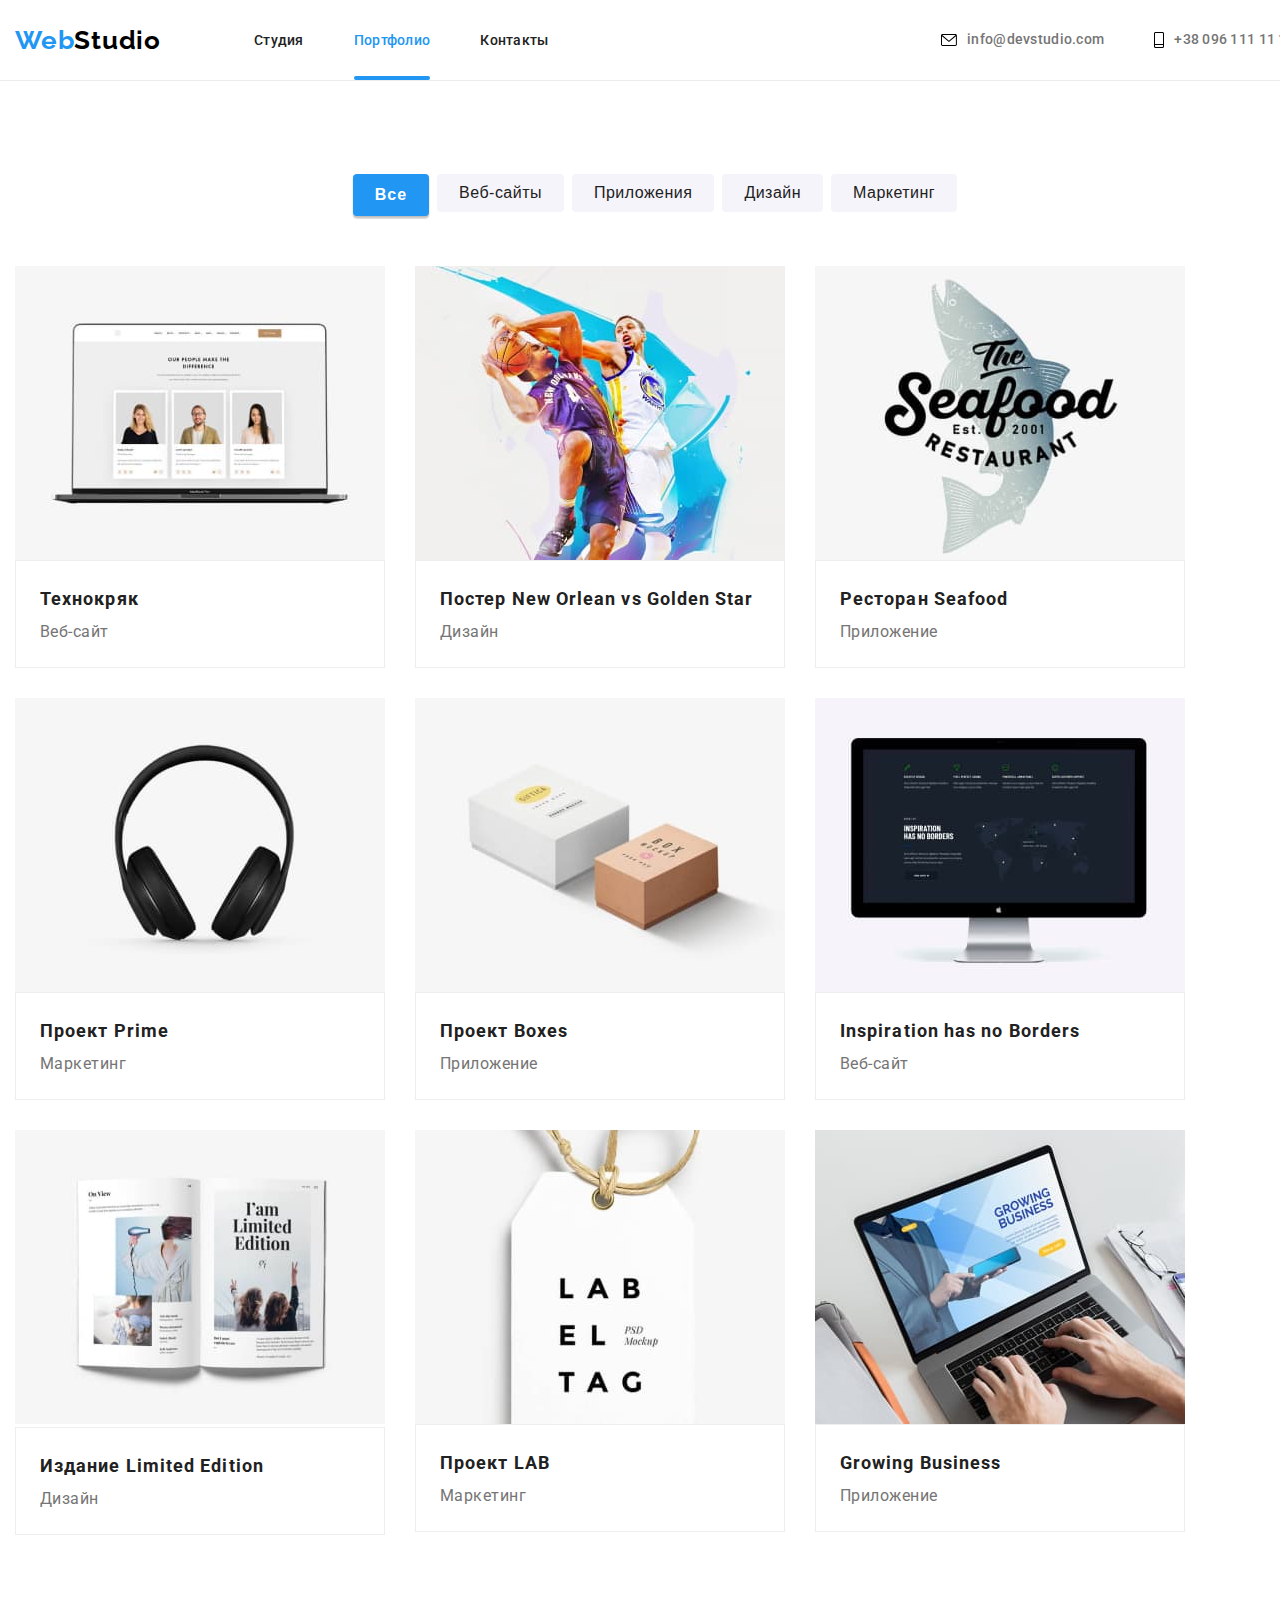
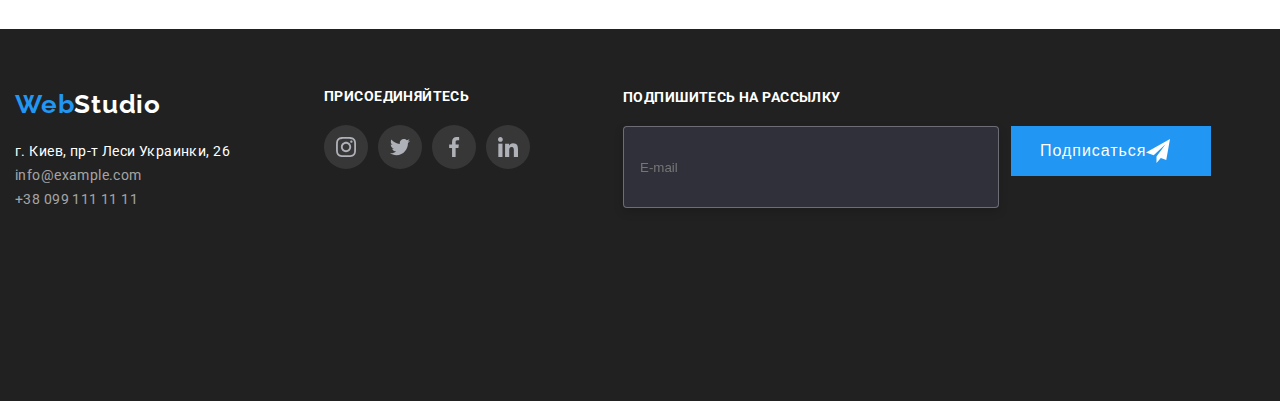
==== portfolio.html @ 33c7b898 "Mobil section-two" ====
<!DOCTYPE html>
<html lang="ru">
  <head>
    <meta charset="UTF-8" />
    <meta http-equiv="X-UA-Compatible" content="IE=edge" />
    <meta name="viewport" content="width=device-width, initial-scale=1.0" />
    <title>Portfolio</title>
    <link
      rel="stylesheet"
      href="https://cdnjs.cloudflare.com/ajax/libs/modern-normalize/1.1.0/modern-normalize.min.css"
      integrity="sha512-wpPYUAdjBVSE4KJnH1VR1HeZfpl1ub8YT/NKx4PuQ5NmX2tKuGu6U/JRp5y+Y8XG2tV+wKQpNHVUX03MfMFn9Q=="
      crossorigin="anonymous"
      referrerpolicy="no-referrer"
    />
    <link rel="preconnect" href="https://fonts.googleapis.com" />
    <link rel="preconnect" href="https://fonts.gstatic.com" crossorigin />
    <link
      href="https://fonts.googleapis.com/css2?family=Raleway:wght@700&family=Roboto:wght@400;500;700;900&display=swap"
      rel="stylesheet"
    />
    <link rel="stylesheet" href="./css/style.css" />
    <link rel="stylesheet" href="./css/main.css" />
  </head>
  <body>
    <header class="header">
      <div class="container">
        <a href="./index.html" class="header__logo">Web<span class="logo">Studio</span></a>
        <nav class="header-navigation">
          <ul class="header__list">
            <li class="header__item-pages">
              <a href="./index.html" class="header__link-pages">Студия</a>
            </li>
            <li class="header__item-pages">
              <a href="./portfolio.html" class="header__link-pages current">Портфолио</a>
            </li>
            <li class="header__item-pages">
              <a href="./index.html" class="header__link-pages">Контакты</a>
            </li>
          </ul>
        </nav>
        <div class="header-connect">
          <ul class="header__list">
            <li>
              <a href="mailto:info@devstudio.com" class="header__link">
                <svg class="header__icon" width="16" height="12">
                  <use href="./images/icons/symbol-defs.svg#icon-envelope"></use>
                </svg>
                info@devstudio.com
              </a>
            </li>
            <li>
              <a class="header__link" href="tel:+380961111111">
                <svg class="header__icon" width="10" height="16">
                  <use href="./images/icons/symbol-defs.svg#icon-Vector"></use>
                </svg>
                +38 096 111 11 11
              </a>
            </li>
          </ul>
        </div>
      </div>
    </header>
    <main>
      <section class="portfolio">
        <div class="container">
          <div class="portfolio__selection-btn">
            <h1 class="hidden-title">Кнопки управления портфолио></h1>
            <ul class="portfolio__btn">
              <li class="portfolio__btn-size">
                <button type="button" class="portfolio__btn-main">Все</button>
              </li>
              <li class="portfolio__btn-size">
                <button type="button" class="portfolio__btn-style">Веб-сайты</button>
              </li>
              <li class="portfolio__btn-size">
                <button type="button" class="portfolio__btn-style">Приложения</button>
              </li>
              <li class="portfolio__btn-size">
                <button type="button" class="portfolio__btn-style">Дизайн</button>
              </li>
              <li class="portfolio__btn-size">
                <button type="button" class="portfolio__btn-style">Маркетинг</button>
              </li>
            </ul>
          </div>

          <div class="portfolio__flex-container">
            <ul class="portfolio__list">
              <li class="portfolio__item">
                <div class="portfolio__flex-element">
                  <div class="portfolio__technokryak">
                    <img
                      class="portfolio__img-block"
                      src="./images/portfolio-1.jpg"
                      alt="технокряк"
                      width="370"
                      height="294"
                    />

                    <div class="portfolio__overley">
                      <p class="portfolio__overley-text">
                        Ресурс предлагает комплексные предложения с разным уровнем функционала и
                        сервисов. Все это позволит посетителю получить исчерпывающие сведения о
                        компании или частном лице.
                      </p>
                    </div>
                  </div>
                  <div class="portfolio__flex-item">
                    <h2 class="portfolio__text">Технокряк</h2>
                    <p class="portfolio__about">Веб-сайт</p>
                  </div>
                </div>
              </li>
              <li class="portfolio__item">
                <div class="portfolio__flex-element">
                  <div class="portfolio__technokryak">
                    <img
                      class="portfolio__img-block"
                      src="./images/portfolio-2.jpg"
                      alt="постер"
                      width="370"
                      height="294"
                    />
                    <div class="portfolio__overley">
                      <p class="portfolio__overley-text">
                        Ресурс предлагает комплексные предложения с разным уровнем функционала и
                        сервисов. Все это позволит посетителю получить исчерпывающие сведения о
                        компании или частном лице.
                      </p>
                    </div>
                  </div>
                  <div class="portfolio__flex-item">
                    <h2 class="portfolio__text">Постер New Orlean vs Golden Star</h2>
                    <p class="portfolio__about">Дизайн</p>
                  </div>
                </div>
              </li>
              <li class="portfolio__item">
                <div class="portfolio__flex-element">
                  <div class="portfolio__technokryak">
                    <img
                      class="portfolio__img-block"
                      src="./images/portfolio-3.jpg"
                      alt="ресторан"
                      width="370"
                      height="294"
                    />
                    <div class="portfolio__overley">
                      <p class="portfolio__overley-text">
                        Ресурс предлагает комплексные предложения с разным уровнем функционала и
                        сервисов. Все это позволит посетителю получить исчерпывающие сведения о
                        компании или частном лице.
                      </p>
                    </div>
                  </div>
                  <div class="portfolio__flex-item">
                    <h2 class="portfolio__text">Ресторан Seafood</h2>
                    <p class="portfolio__about">Приложение</p>
                  </div>
                </div>
              </li>
              <li class="portfolio__item">
                <div class="portfolio__flex-element">
                  <div class="portfolio__technokryak">
                    <img
                      class="portfolio__img-block"
                      src="./images/portfolio-4.jpg"
                      alt="прайм"
                      width="370"
                      height="294"
                    />
                    <div class="portfolio__overley">
                      <p class="portfolio__overley-text">
                        Ресурс предлагает комплексные предложения с разным уровнем функционала и
                        сервисов. Все это позволит посетителю получить исчерпывающие сведения о
                        компании или частном лице.
                      </p>
                    </div>
                  </div>
                  <div class="portfolio__flex-item">
                    <h2 class="portfolio__text">Проект Prime</h2>
                    <p class="portfolio__about">Маркетинг</p>
                  </div>
                </div>
              </li>
              <li class="portfolio__item">
                <div class="portfolio__flex-element">
                  <div class="portfolio__technokryak">
                    <img
                      class="portfolio__img-block"
                      src="./images/portfolio-5.jpg"
                      alt="боксес"
                      width="370"
                      height="294"
                    />
                    <div class="portfolio__overley">
                      <p class="portfolio__overley-text">
                        Ресурс предлагает комплексные предложения с разным уровнем функционала и
                        сервисов. Все это позволит посетителю получить исчерпывающие сведения о
                        компании или частном лице.
                      </p>
                    </div>
                  </div>

                  <div class="portfolio__flex-item">
                    <h2 class="portfolio__text">Проект Boxes</h2>
                    <p class="portfolio__about">Приложение</p>
                  </div>
                </div>
              </li>
              <li class="portfolio__item">
                <div class="portfolio__flex-element">
                  <div class="portfolio__technokryak">
                    <img
                      class="portfolio__img-block"
                      src="./images/portfolio-6.jpg"
                      alt="инспирейшн"
                      width="370"
                      height="294"
                    />

                    <div class="portfolio__overley">
                      <p class="portfolio__overley-text">
                        Ресурс предлагает комплексные предложения с разным уровнем функционала и
                        сервисов. Все это позволит посетителю получить исчерпывающие сведения о
                        компании или частном лице.
                      </p>
                    </div>
                  </div>
                  <div class="portfolio__flex-item">
                    <h2 class="portfolio__text">Inspiration has no Borders</h2>
                    <p class="portfolio__about">Веб-сайт</p>
                  </div>
                </div>
              </li>
              <li class="portfolio__item">
                <div class="portfolio__flex-element">
                  <div class="portfolio__technokryak">
                    <img
                      class="portfolio-img-block"
                      src="./images/portfolio-7.jpg"
                      alt="издание"
                      width="370"
                      height="294"
                    />
                    <div class="portfolio__overley">
                      <p class="portfolio__overley-text">
                        Ресурс предлагает комплексные предложения с разным уровнем функционала и
                        сервисов. Все это позволит посетителю получить исчерпывающие сведения о
                        компании или частном лице.
                      </p>
                    </div>
                  </div>
                  <div class="portfolio__flex-item">
                    <h2 class="portfolio__text">Издание Limited Edition</h2>
                    <p class="portfolio__about">Дизайн</p>
                  </div>
                </div>
              </li>
              <li class="portfolio__item">
                <div class="portfolio__flex-element">
                  <div class="portfolio__technokryak">
                    <img
                      class="portfolio__img-block"
                      src="./images/portfolio-8.jpg"
                      alt="лаб"
                      width="370"
                      height="294"
                    />
                    <div class="portfolio__overley">
                      <p class="portfolio__overley-text">
                        Ресурс предлагает комплексные предложения с разным уровнем функционала и
                        сервисов. Все это позволит посетителю получить исчерпывающие сведения о
                        компании или частном лице.
                      </p>
                    </div>
                  </div>
                  <div class="portfolio__flex-item">
                    <h2 class="portfolio__text">Проект LAB</h2>
                    <p class="portfolio__about">Маркетинг</p>
                  </div>
                </div>
              </li>
              <li class="portfolio__item">
                <div class="portfolio__flex-element">
                  <div class="portfolio__technokryak">
                    <img
                      class="portfolio__img-block"
                      src="./images/portfolio-9.jpg"
                      alt="бизнес"
                      width="370"
                      height="294"
                    />
                    <div class="portfolio__overley">
                      <p class="portfolio__overley-text">
                        Ресурс предлагает комплексные предложения с разным уровнем функционала и
                        сервисов. Все это позволит посетителю получить исчерпывающие сведения о
                        компании или частном лице.
                      </p>
                    </div>
                  </div>
                  <div class="portfolio__flex-item">
                    <h2 class="portfolio__text">Growing Business</h2>
                    <p class="portfolio__about">Приложение</p>
                  </div>
                </div>
              </li>
            </ul>
          </div>
        </div>
      </section>
    </main>
    <footer class="footer">
      <div class="container">
        <div class="footer__contacts">
          <div class="footer__item">
            <a href="" class="footer__logo-left">Web<span class="footer__logo">Studio</span></a>
          </div>
          <address>
            <ul class="footer__list">
              <li class="footer__adress-text">г. Киев, пр-т Леси Украинки, 26</li>
              <li>
                <a href="mailto:info@example.com" class="footer__adress-link">info@example.com</a>
              </li>
              <li><a href="tel:+380991111111" class="footer__adress-link">+38 099 111 11 11</a></li>
            </ul>
          </address>
        </div>
        <div class="footer__social">
          <p class="footer__social-join">Присоединяйтесь</p>
          <div class="footer__soc">
            <ul class="footer__soc-list">
              <li class="footer__soc-item">
                <a href="" class="footer__soc-link">
                  <svg class="footer__soc-icon" width="20" height="20">
                    <use href="./images/icons/symbol-defs.svg#icon-instagram"></use>
                  </svg>
                </a>
              </li>
              <li class="footer__soc-item">
                <a href="" class="footer__soc-link">
                  <svg class="footer__soc-icon" width="20" height="20">
                    <use href="./images/icons/symbol-defs.svg#icon-twitter"></use>
                  </svg>
                </a>
              </li>
              <li class="footer__soc-item">
                <a href="" class="footer__soc-link">
                  <svg class="footer__soc-icon" width="20" height="20">
                    <use href="./images/icons/symbol-defs.svg#icon-facebook"></use>
                  </svg>
                </a>
              </li>
              <li class="footer__soc-item">
                <a href="" class="footer__soc-link">
                  <svg class="footer__soc-icon" width="20" height="20">
                    <use href="./images/icons/symbol-defs.svg#icon-linkedin"></use>
                  </svg>
                </a>
              </li>
            </ul>
          </div>
        </div>
        <form class="footer__subscribe">
          <label class="footer__text" for="user-subscribe">Подпишитесь на рассылку</label>
          <div class="footer__sub-field">
            <input
              type="email"
              name="user-subscribe"
              id="user-subscribe"
              class="footer__input"
              placeholder="E-mail"
            />
            <button class="footer__btn" type="submit">
              Подписаться
              <svg class="footer__icon" width="24" height="24">
                <use href="./images/icons/symbol-defs.svg#icon-send"></use>
              </svg>
            </button>
          </div>
        </form>
      </div>
    </footer>
  </body>
</html>
---- css/style.css ----
/* .input-check:checked + .check-text::before {
  background-color: #2196f3;
  border: none;
  background-image: url(../images/icons/Vector.svg);
  background-repeat: no-repeat;
  background-position: center;
} */
---- css/main.css ----
:root {
  --main-color: #757575;
  --secondary-color: #212121;
  --logo-color-one: #000000;
  --logo-color-two: #ffffff;
  --logo-color-left: #2196f3;
  --hero-color: #2f303a;
  --btn-hover-color: #188ce8;
  --address-text-color: rgba(255, 255, 255, 0.6);
  --section-team-color: #f5f4fa;
  --color-icon: #afb1b8;
  --color-placeholder: rgba(117, 117, 117, 0.5);
  --main-transition-time: 250ms;
  --cubic: cubic-bezier(0.4, 0, 0.2, 1);
}

.hidden-title {
  width: 1px;
  height: 1px;
  overflow: hidden;
  opacity: 0;
  margin: -1px;
}

a {
  text-decoration: none;
}

ul {
  list-style: none;
}

.list {
  padding: 0;
  margin: 0;
}

button {
  cursor: pointer;
  border: none;
}

body {
  font-family: 'Roboto', sans-serif;
  font-weight: 400;
  font-style: normal;
  font-size: 14px;
  margin: 0;
  color: var(--main-color);
}

p,
h1,
h2,
h3,
h4,
h5,
h6 {
  margin: 0;
}

ul,
ol {
  padding-left: 0;
  margin: 0;
}

.container {
  width: 100%;
  padding-left: 15px;
  padding-right: 15px;
  margin: 0 auto;
}

.header {
  color: var(--secondary-color);
  border-bottom: 1px solid #ececec;
}

.header .container {
  display: flex;
  align-items: center;
}

.header__list {
  display: flex;
}

.header__list :not(:last-child) {
  margin-right: 50px;
}

.header-connect {
  margin-left: auto;
}

.header__item {
  font-weight: 500;
  line-height: 1.14;
  letter-spacing: 0.02em;
  color: var(--main-color);
}

.header__item__item {
  display: inline-flex;
  align-items: center;
}

.header__link-pages {
  position: relative;
  font-weight: 500;
  line-height: 1.14;
  letter-spacing: 0.02em;
  padding: 32px 0;
  color: var(--secondary-color);
  transition: color var(--main-transition-time) var(--cubic);
}

.header__link-pages:hover {
  color: var(--logo-color-left);
}

.header__link-pages.current::after {
  content: '';
  position: absolute;
  left: 0;
  bottom: 0;
  display: block;
  width: 100%;
  height: 4px;
  background-color: var(--logo-color-left);
  border-radius: 2px;
}

.header__link {
  font-weight: 500;
  line-height: 1.14;
  letter-spacing: 0.02em;
  padding: 32px 0;
  display: flex;
  align-items: center;
  color: var(--main-color);
  transition: color var(--main-transition-time) var(--cubic);
}

.header__link:hover {
  color: var(--logo-color-left);
}

.header__link:hover .header__icon {
  fill: var(--logo-color-left);
}

.header__icon {
  margin-right: 10px;
  transition: fill var(--main-transition-time) var(--cubic);
}

.header__logo {
  font-family: 'Raleway', sans-serif;
  font-weight: 700;
  font-size: 26px;
  line-height: 1.19;
  letter-spacing: 0.03em;
  margin-right: 93px;
  color: var(--logo-color-left);
}

.current {
  color: var(--logo-color-left);
}

.logo {
  font-family: 'Raleway', sans-serif;
  font-weight: 700;
  font-size: 26px;
  line-height: 1.19;
  letter-spacing: 0.03em;
  color: var(--logo-color-one);
}

.section {
  margin: 0;
  padding-top: 94px;
  padding-bottom: 94px;
}

.hero {
  max-width: 1600px;
  height: 600px;
  margin-left: auto;
  margin-right: auto;
  padding-top: 200px;
  padding-bottom: 200px;
  border-color: var(--main-color);
  background-image: linear-gradient(rgba(47, 48, 58, 0.4), rgba(47, 48, 58, 0.4)), url(../images/hero-img.jpg);
}

.hero__title {
  font-weight: 900;
  font-size: 44px;
  line-height: 1.36;
  text-align: center;
  letter-spacing: 0.06em;
  text-transform: uppercase;
  margin-top: 0;
  padding-bottom: 30px;
  max-width: 650px;
  margin: 0 auto;
  color: var(--logo-color-two);
}

.hero__btn {
  font-weight: 700;
  font-size: 16px;
  line-height: 1.88;
  display: flex;
  align-items: center;
  text-align: center;
  letter-spacing: 0.06em;
  margin: 0 auto;
  padding-top: 10px;
  padding-bottom: 10px;
  padding-left: 32px;
  padding-right: 32px;
  box-shadow: 0px 4px 4px rgba(0, 0, 0, 0.15);
  border-radius: 4px;
  background-color: var(--logo-color-left);
  color: var(--logo-color-two);
  transition: background-color var(--main-transition-time) var(--cubic);
}

.hero__btn:hover {
  background-color: var(--btn-hover-color);
}

.modal {
  position: absolute;
  left: 50%;
  top: 50%;
  transform: translate(-50%, -50%);
  width: 528px;
  height: 581px;
  padding: 40px;
  background: var(--logo-color-two);
  box-shadow: 0px 1px 3px rgba(0, 0, 0, 0.12), 0px 1px 1px rgba(0, 0, 0, 0.14), 0px 2px 1px rgba(0, 0, 0, 0.2);
  border-radius: 4px;
}

.modal__close-btn {
  position: absolute;
  display: flex;
  justify-content: center;
  align-items: center;
  top: 8px;
  right: 8px;
  width: 30px;
  height: 30px;
  background-color: var(--logo-color-two);
  border-radius: 50%;
  border: 1px solid rgba(0, 0, 0, 0.1);
}

.modal__close-btn:hover .modal__close-icon {
  fill: var(--logo-color-left);
}

.modal__title {
  font-weight: 700;
  font-size: 20px;
  line-height: 1.15;
  text-align: center;
  letter-spacing: 0.03em;
  margin-bottom: 12px;
  color: var(--secondary-color);
}

.modal__field {
  margin-bottom: 10px;
}

.modal__input {
  width: 100%;
  height: 40px;
  margin-top: 4px;
  padding-left: 41px;
  border: 1px solid rgba(33, 33, 33, 0.2);
  border-radius: 4px;
  outline: none;
  cursor: pointer;
  transition: border-color var(--main-transition-time) var(--cubic);
}

.modal__input:focus {
  border: 1px solid var(--logo-color-left);
}

.modal__input:focus + .modal__input-icon {
  fill: var(--logo-color-left);
}

.modal__label {
  font-size: 12px;
  line-height: 1.16;
  letter-spacing: 0.01em;
  color: var(--main-color);
}

.modal__comment {
  display: flex;
  flex-direction: column;
  font-size: 12px;
  line-height: 1.16;
  letter-spacing: 0.01em;
  color: var(--main-color);
}

.modal__comment-text {
  resize: none;
  width: 100%;
  height: 120px;
  margin-top: 4px;
  padding: 12px 16px 12px 16px;
  border: 1px solid rgba(33, 33, 33, 0.2);
  border-radius: 4px;
  outline: none;
  transition: border-color var(--main-transition-time) var(--cubic);
}

.modal__comment-text:focus {
  border-color: var(--logo-color-left);
}

.modal__comment-text:placeholder {
  font-size: 12px;
  line-height: 1.16;
  letter-spacing: 0.01em;
  color: var(--color-placeholder);
}

.modal__btn {
  font-weight: 700;
  font-size: 16px;
  line-height: 1.88;
  display: flex;
  align-items: center;
  text-align: center;
  letter-spacing: 0.06em;
  margin-left: auto;
  margin-right: auto;
  padding: 10px 55px;
  color: var(--logo-color-two);
  background: var(--logo-color-left);
  box-shadow: 0px 4px 4px rgba(0, 0, 0, 0.15);
  border-radius: 4px;
  transition: background-color var(--main-transition-time) var(--cubic);
}

.modal__btn:hover, .modal__btn:focus {
  background-color: var(--btn-hover-color);
}

.modal__input-wrap {
  position: relative;
}

.modal__field-check {
  display: flex;
  align-items: center;
  justify-content: center;
  margin-top: 20px;
  margin-bottom: 30px;
}

.modal__input-icon {
  position: absolute;
  top: 50%;
  left: 10px;
  transform: translateY(-50%);
  transition: fill var(--main-transition-time) var(--cubic);
}

.modal__check-text {
  display: flex;
  align-items: center;
  text-align: center;
  line-height: 1.71;
  letter-spacing: 0.03em;
  color: var(--main-color);
}

.modal__check-text span {
  width: 16px;
  height: 15px;
  border: 2px solid var(--secondary-color);
  border-radius: 2px;
  margin-right: 8px;
  display: flex;
  align-items: center;
  justify-content: center;
}

.modal__input-check:checked + .modal__check-text span {
  background-color: #2196f3;
  border: none;
}

.modal__check-icon {
  fill: transparent;
}

/* .check-text::before {
  content: '';
  width: 16px;
  height: 15px;
  border: 2px solid var(--secondary-color);
  border-radius: 2px;
  margin-right: 8px;
} */
.modal__check-link {
  color: var(--logo-color-left);
  text-decoration: underline;
}

.modal__input-check:checked + .modal__check-text .modal__check-icon {
  fill: var(--logo-color-two);
}

.backdrop {
  position: fixed;
  top: 0;
  left: 0;
  width: 100%;
  height: 100%;
  background: rgba(0, 0, 0, 0.2);
}

.backdrop.is-hidden {
  opacity: 0;
  pointer-events: none;
}

.section--two {
  padding-bottom: 0;
}

.section__item:not(:last-child) {
  margin-bottom: 30px;
}

.section__pictures {
  width: 100%;
  height: 120px;
  padding: 25px 192px 25px 192px;
  align-items: center;
  margin-bottom: 30px;
  background-color: var(--section-team-color);
  border-radius: 4px;
}

.section__title {
  font-weight: 700;
  list-style-type: none;
  font-size: 14px;
  line-height: 1.14;
  letter-spacing: 0.03em;
  text-transform: uppercase;
  color: var(--secondary-color);
}

.section__text {
  font-weight: 400;
  line-height: 1.71;
  letter-spacing: 0.03em;
  margin-top: 10px;
  margin-right: 0;
  justify-content: space-between;
  color: var(--main-color);
}

.section-three {
  display: block;
  font-weight: 700;
  font-size: 36px;
  line-height: 1.17;
  text-align: center;
  letter-spacing: 0.03em;
  color: var(--secondary-color);
}

.section-three__img {
  position: relative;
  line-height: 0;
}

.section-three__img:not(:last-child) {
  margin-right: 30px;
}

.section-three__list {
  display: flex;
}

.section__title-about {
  font-weight: 700;
  font-size: 36px;
  line-height: 1.17;
  text-align: center;
  letter-spacing: 0.03em;
  margin-bottom: 50px;
  color: var(--secondary-color);
}

.section__img-text {
  font-weight: 700;
  font-size: 14px;
  line-height: 1.14;
  text-align: center;
  letter-spacing: 0.03em;
  text-transform: uppercase;
  color: var(--logo-color-two);
}

.section-description {
  position: absolute;
  display: flex;
  justify-content: center;
  align-items: center;
  left: 0;
  bottom: 0;
  width: 100%;
  height: 70px;
  background: rgba(47, 48, 58, 0.8);
}

.section-four {
  font-weight: 700;
  font-size: 36px;
  line-height: 1.17;
  text-align: center;
  letter-spacing: 0.03em;
  margin-top: 0;
  background-color: var(--section-team-color);
}

.section-four__list {
  margin-bottom: -30px;
}

.section-four__img {
  margin-bottom: 30px;
  box-shadow: 0px 1px 3px rgba(0, 0, 0, 0.12), 0px 1px 1px rgba(0, 0, 0, 0.14), 0px 2px 1px rgba(0, 0, 0, 0.2);
  border-radius: 0px 0px 4px 4px;
  background-color: var(--logo-color-two);
}

.section-four__img-block {
  display: block;
  max-width: 100%;
  height: auto;
}

.section-four__soc-list {
  display: flex;
  justify-content: center;
}

.section-four__soc-link {
  width: 44px;
  height: 44px;
  border-radius: 50%;
  display: block;
  background-color: rgba(255, 255, 255, 0.1);
  transition: background-color var(--main-transition-time) var(--cubic), fill var(--main-transition-time) var(--cubic);
}

.section-four__soc-link:hover {
  background-color: var(--logo-color-left);
}

.section-four__soc-link:hover .section__soc-icon {
  fill: var(--logo-color-two);
}

.section-four__soc-item + .section-four__soc-item {
  margin-left: 10px;
}

.section__soc-icon {
  fill: var(--color-icon);
}

.section-four__title {
  font-weight: 700;
  font-size: 36px;
  line-height: 1.17;
  text-align: center;
  letter-spacing: 0.03em;
  margin-bottom: 50px;
  padding: 0;
  color: var(--secondary-color);
}

.section-four__list {
  background-color: var(--section-team-color);
}

.section-four__name {
  font-weight: 500;
  font-size: 16px;
  line-height: 1.19;
  text-align: center;
  letter-spacing: 0.03em;
  margin-bottom: 10px;
  color: var(--secondary-color);
}

.section-four__text {
  font-weight: 400;
  font-size: 16px;
  line-height: 1.19;
  text-align: center;
  letter-spacing: 0.03em;
  margin-bottom: 16px;
  color: var(--main-color);
}

.section-four__sign {
  padding-top: 30px;
  padding-bottom: 30px;
}

.section-clients__list {
  display: flex;
}

.section-clients__item {
  width: 170px;
  height: 92px;
  border: 1px solid #afb1b8;
  box-sizing: border-box;
  border-radius: 4px;
  display: flex;
  justify-content: center;
  align-items: center;
  fill: var(--color-icon);
  cursor: pointer;
  transition: fill var(--main-transition-time) var(--cubic), border-color var(--main-transition-time) var(--cubic);
}

.section-clients__item:not(:last-child) {
  margin-right: 30px;
}

.section-clients__item:hover {
  border-color: var(--logo-color-left);
  fill: var(--logo-color-left);
}

.section-clients__title {
  font-weight: 700;
  font-size: 36px;
  line-height: 1.17;
  text-align: center;
  letter-spacing: 0.03em;
  margin-bottom: 50px;
  padding: 0;
  color: var(--secondary-color);
}

.footer {
  max-width: 1600px;
  height: 252px;
  margin-left: auto;
  margin-right: auto;
  padding-top: 60px;
  padding-bottom: 60px;
  background: var(--secondary-color);
}

.footer .container {
  display: flex;
}

.footer__logo {
  font-family: 'Raleway';
  font-style: normal;
  font-weight: 700;
  font-size: 26px;
  line-height: 1.19;
  letter-spacing: 0.03em;
  color: var(--logo-color-two);
}

.footer__adress-text {
  font-style: normal;
  line-height: 1.71;
  letter-spacing: 0.03em;
  color: var(--logo-color-two);
}

.footer__adress-link {
  font-style: normal;
  line-height: 1.71;
  letter-spacing: 0.03em;
  color: var(--address-text-color);
}

.footer__item {
  margin-bottom: 20px;
}

.footer__social {
  margin-left: 70px;
}

.footer__social-join {
  font-weight: 700;
  line-height: 1.14;
  letter-spacing: 0.03em;
  text-transform: uppercase;
  margin-bottom: 20px;
  color: var(--logo-color-two);
}

.footer__subscribe {
  margin-left: 93px;
}

.footer__sub-field {
  display: flex;
  margin-top: 20px;
}

.footer__text {
  font-weight: 700;
  line-height: 1.14;
  letter-spacing: 0.03em;
  text-transform: uppercase;
  color: var(--logo-color-two);
}

.footer__input {
  width: 358px;
  height: 50px;
  margin-right: 12px;
  padding: 15px 0px 15px 16px;
  background-color: var(--hero-color);
  color: var(--logo-color-two);
  border: 1px solid rgba(255, 255, 255, 0.3);
  filter: drop-shadow(0px 4px 4px rgba(0, 0, 0, 0.15));
  border-radius: 4px;
}

.footer__icon {
  fill: var(--logo-color-two);
}

.footer__btn {
  display: flex;
  width: 200px;
  height: 50px;
  align-items: center;
  text-align: center;
  font-size: 16px;
  line-height: 1.88;
  letter-spacing: 0.06em;
  padding-top: 10px;
  padding-bottom: 10px;
  padding-left: 29px;
  padding-right: 13px;
  background-color: var(--logo-color-left);
  color: var(--logo-color-two);
}

.footer__soc-list {
  display: flex;
  justify-content: center;
}

.footer__soc-link {
  width: 44px;
  height: 44px;
  border-radius: 50%;
  display: block;
  background-color: rgba(255, 255, 255, 0.1);
  transition: background-color var(--main-transition-time) var(--cubic), fill var(--main-transition-time) var(--cubic);
}

.footer__soc-link:hover {
  background-color: var(--logo-color-left);
}

.footer__soc-link:hover .footer__soc-icon {
  fill: var(--logo-color-two);
}

.footer__soc-item + .footer__soc-item {
  margin-left: 10px;
}

.footer__soc-icon {
  fill: var(--color-icon);
}

.footer__soc-link {
  display: flex;
  justify-content: center;
  align-items: center;
}

.footer__logo-left {
  font-family: 'Raleway', sans-serif;
  font-weight: 700;
  font-size: 26px;
  line-height: 1.19;
  letter-spacing: 0.03em;
  margin-right: 93px;
  color: var(--logo-color-left);
}

.portfolio {
  padding-top: 94px;
  padding-bottom: 94px;
}

.portfolio__btn-main {
  font-weight: 700;
  font-size: 16px;
  line-height: 1.88;
  display: flex;
  align-items: center;
  text-align: center;
  letter-spacing: 0.06em;
  margin: 0 auto;
  padding-left: 22px;
  padding-right: 22px;
  padding-top: 6px;
  padding-bottom: 6px;
  box-shadow: 0px 3px 1px rgba(0, 0, 0, 0.1), 0px 1px 2px rgba(0, 0, 0, 0.08), 0px 2px 2px rgba(0, 0, 0, 0.12);
  border-radius: 4px;
  background-color: var(--logo-color-left);
  color: var(--logo-color-two);
  transition: background-color var(--main-transition-time) var(--cubic);
}

.portfolio__btn-main:hover {
  background-color: var(--btn-hover-color);
}

.portfolio__selection-btn {
  margin-bottom: 50px;
}

.portfolio__list {
  display: flex;
  flex-wrap: wrap;
  margin-left: -30px;
  margin-top: 0;
}

.portfolio__item {
  display: flex;
}

.portfolio__item:nth-child(3n) {
  margin-right: 0;
}

.portfolio__item:nth-child(-n + 6) {
  margin-bottom: 30px;
}

.portfolio__flex-element {
  width: 370px;
  flex-basis: calc((100% - 90px) / 3);
  margin-left: 30px;
  transition: box-shadow var(--main-transition-time) var(--cubic);
}

.portfolio__flex-element:hover {
  box-shadow: 0px 1px 1px rgba(0, 0, 0, 0.12), 0px 4px 4px rgba(0, 0, 0, 0.06), 1px 4px 6px rgba(0, 0, 0, 0.16);
}

.portfolio__flex-element:hover .portfolio__overley {
  transform: translateY(0);
  opacity: 1;
}

.portfolio__flex-item {
  padding-left: 24px;
  padding-right: 24px;
  padding-top: 20px;
  padding-bottom: 20px;
  border: 1px solid #eeeeee;
}

.portfolio__btn {
  display: flex;
  justify-content: center;
  list-style-type: none;
}

.portfolio__btn-size:not(:last-child) {
  margin-right: 8px;
}

.portfolio__btn-size :not(:last-child) {
  margin-right: 8px;
}

.portfolio__btn-style {
  font-weight: 500;
  font-size: 16px;
  line-height: 1.62;
  text-align: center;
  letter-spacing: 0.03em;
  padding-top: 6px;
  padding-bottom: 6px;
  padding-left: 22px;
  padding-right: 22px;
  background: var(--section-team-color);
  border-radius: 4px;
  color: var(--secondary-color);
  transition: background-color var(--main-transition-time) var(--cubic), color var(--main-transition-time) var(--cubic);
}

.portfolio__btn-style:hover {
  background-color: var(--logo-color-left);
  color: var(--logo-color-two);
}

.portfolio__text {
  font-weight: 700;
  font-size: 18px;
  line-height: 2;
  letter-spacing: 0.06em;
  color: var(--secondary-color);
}

.portfolio__about {
  font-size: 16px;
  line-height: 1.88;
  letter-spacing: 0.03em;
  color: var(--main-color);
}

.portfolio__img-block {
  display: block;
}

.portfolio__technokryak {
  position: relative;
  overflow: hidden;
}

.portfolio__overley {
  position: absolute;
  top: 0;
  left: 0;
  width: 100%;
  height: 100%;
  background-color: rgba(33, 150, 243, 0.9);
  transform: translateY(100%);
  transition: transform var(--main-transition-time) var(--cubic);
}

.portfolio__overley-text {
  font-size: 18px;
  line-height: 1.56;
  letter-spacing: 0.03em;
  width: 322px;
  height: 168px;
  margin: 63px 24px 63px 24px;
  color: var(--logo-color-two);
}
/*# sourceMappingURL=main.css.map */
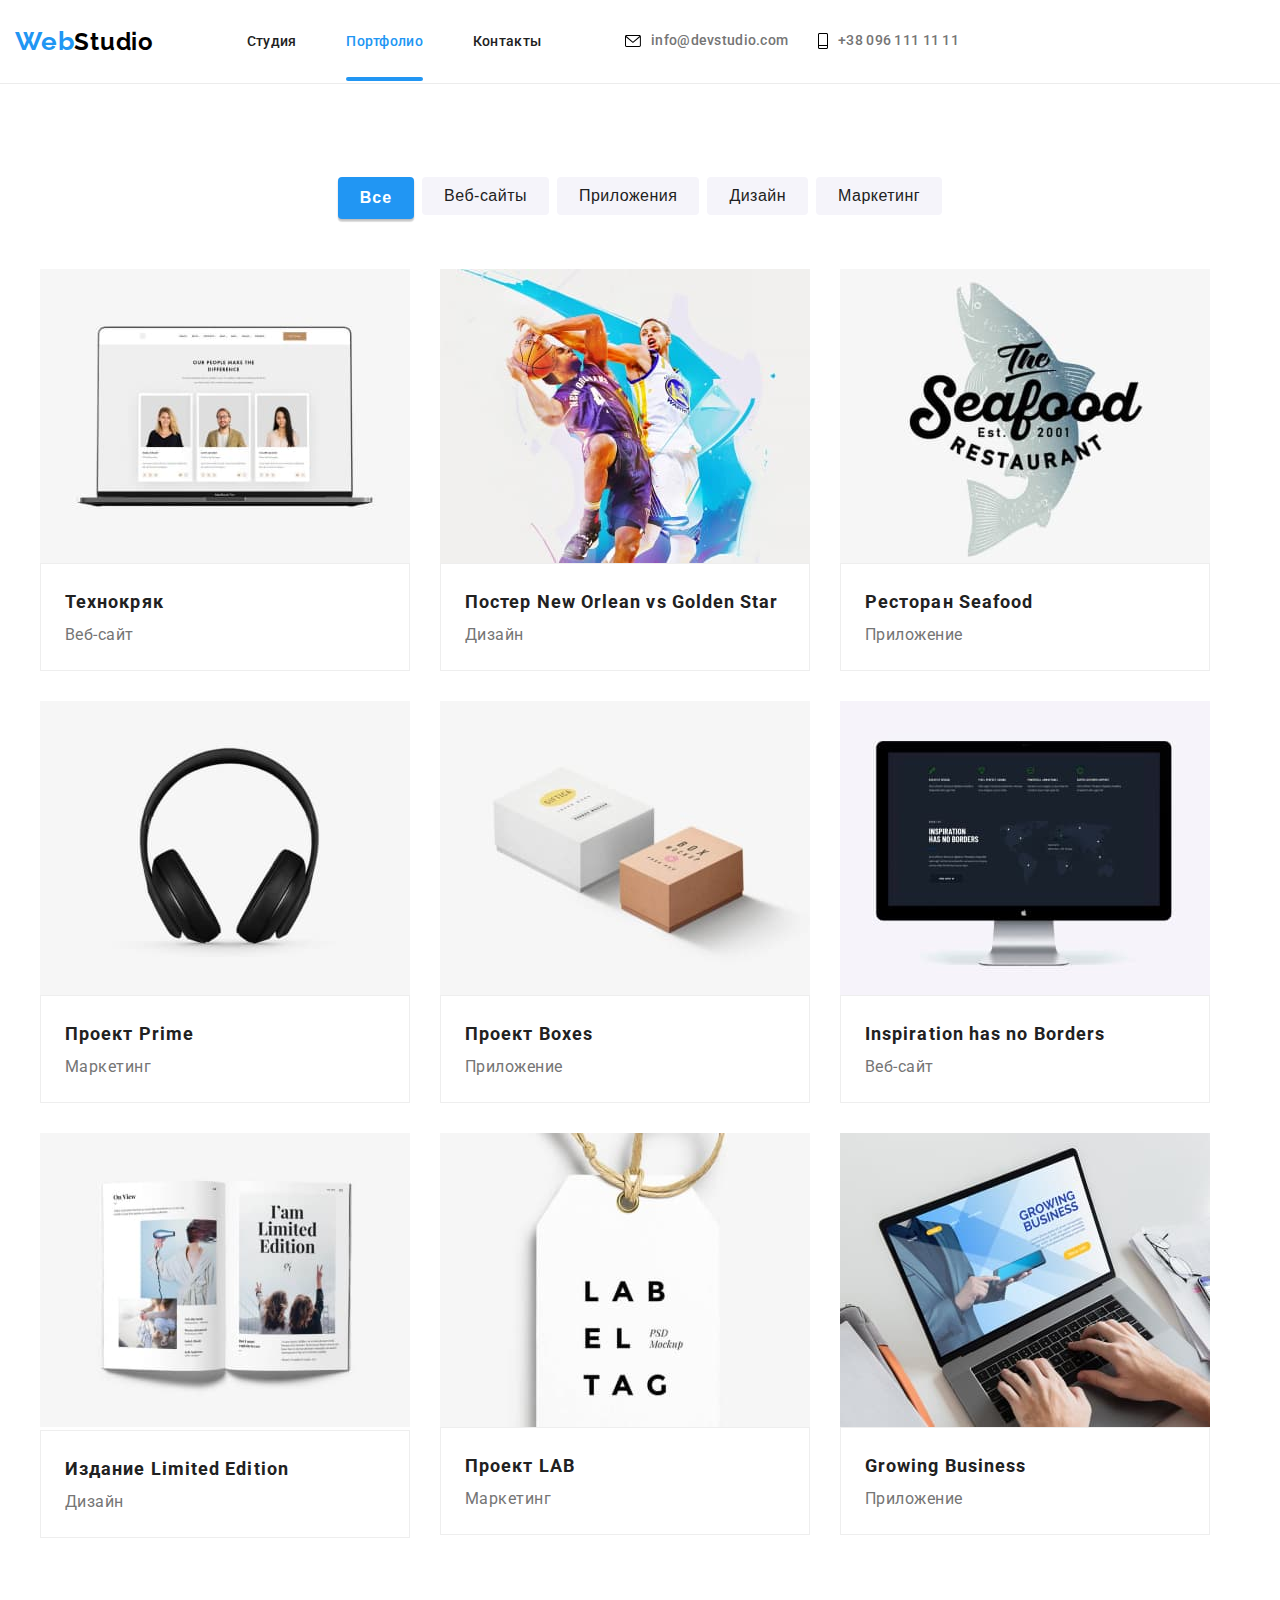
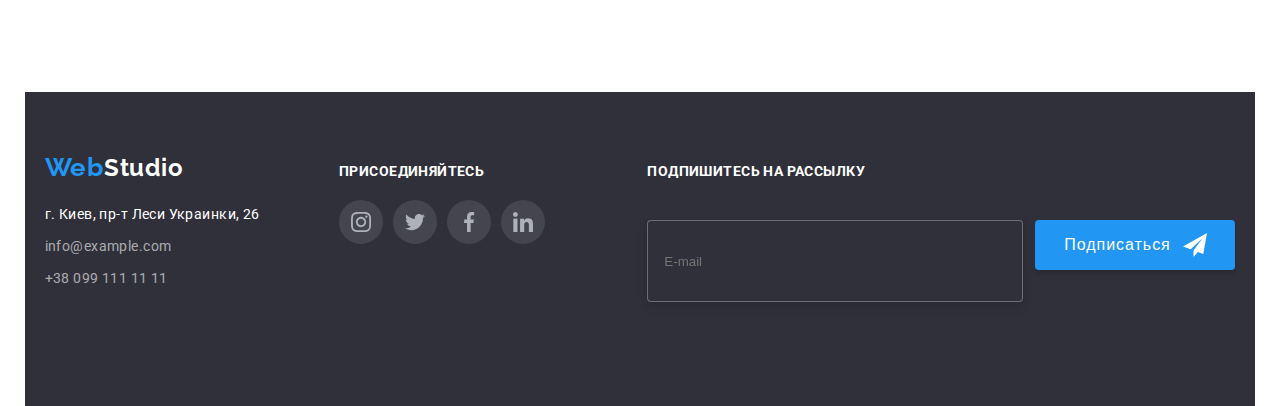
==== commit cea8aac2: "header and footer from portfolio adapted" ====
--- a/portfolio.html
+++ b/portfolio.html
@@ -25,7 +25,12 @@
     <header class="header">
       <div class="container">
         <a href="./index.html" class="header__logo">Web<span class="logo">Studio</span></a>
-        <nav class="header-navigation">
+        <button class="menu-open-btn" type="button" menu-open-btn>
+          <svg class="header__icon-mob" width="40" height="40">
+            <use href="./images/icons/symbol-defs.svg#icon-menu_40px"></use>
+          </svg>
+        </button>
+        <nav class="header__navigation">
           <ul class="header__list">
             <li class="header__item-pages">
               <a href="./index.html" class="header__link-pages">Студия</a>
@@ -39,8 +44,8 @@
           </ul>
         </nav>
         <div class="header-connect">
-          <ul class="header__list">
-            <li>
+          <ul class="header__list list">
+            <li class="header__item">
               <a href="mailto:info@devstudio.com" class="header__link">
                 <svg class="header__icon" width="16" height="12">
                   <use href="./images/icons/symbol-defs.svg#icon-envelope"></use>
@@ -48,7 +53,7 @@
                 info@devstudio.com
               </a>
             </li>
-            <li>
+            <li class="header-item">
               <a class="header__link" href="tel:+380961111111">
                 <svg class="header__icon" width="10" height="16">
                   <use href="./images/icons/symbol-defs.svg#icon-Vector"></use>
@@ -57,6 +62,110 @@
               </a>
             </li>
           </ul>
+        </div>
+      </div>
+      <div class="mob-menu is-hidden" mob-menu>
+        <div class="conteiner">
+          <div class="mob-menu-top">
+            <button type="button" class="menu-close-btn" menu-close-btn>
+              <svg class="header__menu-close" width="40" height="40">
+                <use href="./images/icons/symbol-defs.svg#icon-close_40px"></use>
+              </svg>
+            </button>
+            <ul class="mob-menu__list">
+              <li class="mob-menu__item-pages">
+                <a href="" class="mob-menu__link-pages current">Студия</a>
+              </li>
+              <li class="mob-menu__item-pages">
+                <a href="./portfolio.html" class="mob-menu__link-pages">Портфолио</a>
+              </li>
+              <li class="mob-menu__item-pages">
+                <a href="" class="mob-menu__link-pages">Контакты</a>
+              </li>
+            </ul>
+          </div>
+          <div class="mob-menu-bottom">
+            <div class="mob-connect">
+              <ul class="mob__list">
+                <li class="mob__item">
+                  <a class="mob__link-tel" href="tel:+380961111111"> +38 096 111 11 11 </a>
+                </li>
+
+                <li class="mob__item">
+                  <a href="mailto:info@devstudio.com" class="mob__link-email">
+                    info@devstudio.com
+                  </a>
+                </li>
+              </ul>
+            </div>
+            <ul class="mob__soc-list">
+              <li class="mob__soc-item">
+                <a href="" class="mob__soc-link">Instagram</a>
+                <p class="mob__soc-line"></p>
+              </li>
+              <li class="mob__soc-item">
+                <a href="" class="mob__soc-link">Twitter</a>
+              </li>
+              <li class="mob__soc-item">
+                <a href="" class="mob__soc-link">Facebook</a>
+              </li>
+              <li class="mob__soc-item">
+                <a href="" class="mob__soc-link">LinkedIn</a>
+              </li>
+            </ul>
+          </div>
+        </div>
+      </div>
+      <div class="mob-menu is-hidden" mob-menu>
+        <div class="conteiner">
+          <div class="mob-menu-top">
+            <button type="button" class="menu-close-btn" menu-close-btn>
+              <svg class="header__menu-close" width="40" height="40">
+                <use href="./images/icons/symbol-defs.svg#icon-close_40px"></use>
+              </svg>
+            </button>
+            <ul class="mob-menu__list">
+              <li class="mob-menu__item-pages">
+                <a href="" class="mob-menu__link-pages current">Студия</a>
+              </li>
+              <li class="mob-menu__item-pages">
+                <a href="./portfolio.html" class="mob-menu__link-pages">Портфолио</a>
+              </li>
+              <li class="mob-menu__item-pages">
+                <a href="" class="mob-menu__link-pages">Контакты</a>
+              </li>
+            </ul>
+          </div>
+          <div class="mob-menu-bottom">
+            <div class="mob-connect">
+              <ul class="mob__list">
+                <li class="mob__item">
+                  <a class="mob__link-tel" href="tel:+380961111111"> +38 096 111 11 11 </a>
+                </li>
+
+                <li class="mob__item">
+                  <a href="mailto:info@devstudio.com" class="mob__link-email">
+                    info@devstudio.com
+                  </a>
+                </li>
+              </ul>
+            </div>
+            <ul class="mob__soc-list">
+              <li class="mob__soc-item">
+                <a href="" class="mob__soc-link">Instagram</a>
+                <p class="mob__soc-line"></p>
+              </li>
+              <li class="mob__soc-item">
+                <a href="" class="mob__soc-link">Twitter</a>
+              </li>
+              <li class="mob__soc-item">
+                <a href="" class="mob__soc-link">Facebook</a>
+              </li>
+              <li class="mob__soc-item">
+                <a href="" class="mob__soc-link">LinkedIn</a>
+              </li>
+            </ul>
+          </div>
         </div>
       </div>
     </header>
@@ -311,7 +420,7 @@
       </section>
     </main>
     <footer class="footer">
-      <div class="container">
+      <div class="container footer__tablet">
         <div class="footer__contacts">
           <div class="footer__item">
             <a href="" class="footer__logo-left">Web<span class="footer__logo">Studio</span></a>
--- a/css/main.css
+++ b/css/main.css
@@ -72,6 +72,24 @@
   margin: 0 auto;
 }
 
+@media screen and (min-width: 480px) {
+  .container {
+    max-width: 480px;
+  }
+}
+
+@media screen and (min-width: 768px) {
+  .container {
+    max-width: 768px;
+  }
+}
+
+@media screen and (min-width: 1200px) {
+  .container {
+    max-width: 1200px;
+  }
+}
+
 .header {
   color: var(--secondary-color);
   border-bottom: 1px solid #ececec;
@@ -80,18 +98,58 @@
 .header .container {
   display: flex;
   align-items: center;
+  margin: 0;
+}
+
+@media screen and (max-width: 767px) {
+  .header__navigation {
+    display: none;
+  }
 }
 
 .header__list {
   display: flex;
+}
+
+@media screen and (min-width: 768px) {
+  .header__list {
+    margin-bottom: 0;
+    margin-right: 84px;
+  }
 }
 
 .header__list :not(:last-child) {
   margin-right: 50px;
 }
 
-.header-connect {
-  margin-left: auto;
+@media screen and (max-width: 767px) {
+  .header-connect {
+    display: none;
+    margin-left: auto;
+  }
+}
+
+@media screen and (min-width: 768px) {
+  .list {
+    margin-left: auto;
+    display: flex;
+    flex-direction: column;
+    align-items: start;
+  }
+}
+
+@media screen and (min-width: 1200px) {
+  .list {
+    display: flex;
+    flex-direction: row;
+    margin: 0;
+  }
+}
+
+@media screen and (min-width: 1200px) {
+  .list :not(:last-child) {
+    margin-right: 30px;
+  }
 }
 
 .header__item {
@@ -136,11 +194,23 @@
   font-weight: 500;
   line-height: 1.14;
   letter-spacing: 0.02em;
-  padding: 32px 0;
   display: flex;
   align-items: center;
   color: var(--main-color);
   transition: color var(--main-transition-time) var(--cubic);
+}
+
+@media screen and (min-width: 768px) {
+  .header__link {
+    padding-top: 5px;
+    padding-bottom: 5px;
+  }
+}
+
+@media screen and (min-width: 1200px) {
+  .header__link {
+    padding: 32px 0;
+  }
 }
 
 .header__link:hover {
@@ -159,22 +229,189 @@
 .header__logo {
   font-family: 'Raleway', sans-serif;
   font-weight: 700;
-  font-size: 26px;
-  line-height: 1.19;
-  letter-spacing: 0.03em;
-  margin-right: 93px;
+  font-size: 24px;
+  line-height: 1.17;
+  letter-spacing: 0.03em;
+  margin-bottom: 26px;
   color: var(--logo-color-left);
+}
+
+@media screen and (max-width: 767px) {
+  .header__logo {
+    margin-top: 16px;
+  }
+}
+
+@media screen and (min-width: 768px) {
+  .header__logo {
+    margin-right: 88px;
+    margin-top: 26px;
+    margin-bottom: 26px;
+  }
+}
+
+@media screen and (min-width: 1200px) {
+  .header__logo {
+    font-size: 26px;
+    line-height: 1.19;
+    margin-right: 93px;
+  }
 }
 
 .current {
   color: var(--logo-color-left);
 }
 
+.menu-open-btn {
+  position: absolute;
+  top: 10px;
+  right: 10px;
+  margin-left: auto;
+  background-color: var(--logo-color-two);
+}
+
+@media screen and (min-width: 768px) {
+  .menu-open-btn {
+    display: none;
+  }
+}
+
+.header__icon-mob:hover {
+  fill: var(--logo-color-left);
+}
+
+.menu-close-btn {
+  display: block;
+  margin-left: auto;
+  margin-top: 10px;
+  margin-right: 15px;
+  background: var(--logo-color-two);
+  box-shadow: 0px 4px 8px rgba(0, 0, 0, 0.04), 0px 2px 4px rgba(0, 0, 0, 0.08), 0px 1px 3px rgba(0, 0, 0, 0.16);
+}
+
+.menu-close-btn:hover {
+  fill: var(--logo-color-left);
+}
+
+.mob-menu {
+  position: fixed;
+  z-index: 1;
+  top: 0;
+  left: 0;
+  background-color: var(--logo-color-two);
+  color: var(--secondary-color);
+  width: 100vw;
+  height: 100vh;
+  padding-top: 10px;
+  padding-bottom: 48px;
+}
+
+@media screen and (min-width: 768px) {
+  .mob-menu {
+    display: none;
+  }
+}
+
+.mob-menu .container {
+  display: flex;
+  flex-direction: column;
+  height: 100%;
+  justify-content: space-between;
+  align-items: flex-start;
+}
+
+.mob-menu__list {
+  margin-left: 40px;
+}
+
+.mob-menu__item-pages:not(:last-child) {
+  margin-bottom: 30px;
+}
+
+.mob-menu__link-pages {
+  font-weight: 500;
+  font-size: 40px;
+  line-height: 1.18;
+  text-align: center;
+  letter-spacing: 0.02em;
+  color: var(--secondary-color);
+}
+
+.mob-menu__link-pages.current {
+  color: var(--logo-color-left);
+}
+
+.mob-menu__link-pages:hover {
+  color: var(--logo-color-left);
+}
+
+.mob__list {
+  margin-top: 302px;
+  margin-left: 40px;
+  margin-bottom: 64px;
+}
+
+.mob__item:not(:last-child) {
+  margin-bottom: 32px;
+}
+
+.mob__link-tel {
+  font-weight: 500;
+  font-size: 34px;
+  line-height: 1.18px;
+  letter-spacing: 0.02em;
+  color: var(--logo-color-left);
+}
+
+.mob__link-email {
+  font-weight: 500;
+  font-size: 24px;
+  line-height: 1.17;
+  letter-spacing: 0.02em;
+  color: var(--main-color);
+}
+
+.mob__link-email:hover {
+  color: var(--logo-color-left);
+}
+
+.mob__soc-list {
+  display: flex;
+  margin-left: 40px;
+}
+
+.mob__soc-item:not(:last-child) {
+  margin-right: 20px;
+}
+
+.mob__soc-item::after {
+  content: '';
+  position: relative;
+  width: 22px;
+  height: 0px;
+  left: 135px;
+  top: 726px;
+  border: 1px solid rgba(33, 33, 33, 0.2);
+  transform: rotate(90deg);
+}
+
+.mob__soc-link {
+  font-size: 18px;
+  line-height: 1.22;
+  letter-spacing: 0.02em;
+  color: var(--logo-color-left);
+}
+
+.mob-menu.is-hidden {
+  opacity: 0;
+  pointer-events: none;
+}
+
 .logo {
   font-family: 'Raleway', sans-serif;
   font-weight: 700;
-  font-size: 26px;
-  line-height: 1.19;
+  font-size: 24px;
+  line-height: 1.17;
   letter-spacing: 0.03em;
   color: var(--logo-color-one);
 }
@@ -186,20 +423,57 @@
 }
 
 .hero {
-  max-width: 1600px;
-  height: 600px;
+  max-width: 100%;
+  height: 100%;
   margin-left: auto;
   margin-right: auto;
-  padding-top: 200px;
-  padding-bottom: 200px;
+  padding-top: 118px;
+  padding-bottom: 118px;
+  background-repeat: no-repeat;
+  background-position: center;
+  background-size: cover;
+  background-image: linear-gradient(rgba(47, 48, 58, 0.4), rgba(47, 48, 58, 0.4)), url(../images/hero-mob.jpg);
   border-color: var(--main-color);
-  background-image: linear-gradient(rgba(47, 48, 58, 0.4), rgba(47, 48, 58, 0.4)), url(../images/hero-img.jpg);
+}
+
+@media (min-device-pixel-ratio: 2), (min-resolution: 192dpi), (min-resolution: 2dppx) {
+  .hero {
+    background-image: linear-gradient(rgba(47, 48, 58, 0.4), rgba(47, 48, 58, 0.4)), url(../images/hero-mob-2x.jpg);
+  }
+}
+
+@media screen and (min-width: 768px) {
+  .hero {
+    padding-top: 118px;
+    padding-bottom: 198px;
+    background-image: linear-gradient(rgba(47, 48, 58, 0.4), rgba(47, 48, 58, 0.4)), url(../images/hero-tablet.jpg);
+  }
+}
+
+@media screen and (min-width: 768px) and (min-device-pixel-ratio: 2), screen and (min-width: 768px) and (min-resolution: 192dpi), screen and (min-width: 768px) and (min-resolution: 2dppx) {
+  .hero {
+    background-image: linear-gradient(rgba(47, 48, 58, 0.4), rgba(47, 48, 58, 0.4)), url(../images/hero-tablet-2x.jpg);
+  }
+}
+
+@media screen and (min-width: 1200px) {
+  .hero {
+    padding-top: 200px;
+    padding-bottom: 280px;
+    background-image: linear-gradient(rgba(47, 48, 58, 0.4), rgba(47, 48, 58, 0.4)), url(../images/hero-img.jpg);
+  }
+}
+
+@media screen and (min-width: 1200px) and (min-device-pixel-ratio: 2), screen and (min-width: 1200px) and (min-resolution: 192dpi), screen and (min-width: 1200px) and (min-resolution: 2dppx) {
+  .hero {
+    background-image: linear-gradient(rgba(47, 48, 58, 0.4), rgba(47, 48, 58, 0.4)), url(../images/hero-2x.jpg);
+  }
 }
 
 .hero__title {
   font-weight: 900;
-  font-size: 44px;
-  line-height: 1.36;
+  font-size: 26px;
+  line-height: 1.62;
   text-align: center;
   letter-spacing: 0.06em;
   text-transform: uppercase;
@@ -208,6 +482,13 @@
   max-width: 650px;
   margin: 0 auto;
   color: var(--logo-color-two);
+}
+
+@media screen and (min-width: 1119px) {
+  .hero__title {
+    font-size: 44px;
+    line-height: 1.36;
+  }
 }
 
 .hero__btn {
@@ -239,12 +520,26 @@
   left: 50%;
   top: 50%;
   transform: translate(-50%, -50%);
-  width: 528px;
-  height: 581px;
+  width: 100%;
+  height: 100%;
   padding: 40px;
   background: var(--logo-color-two);
   box-shadow: 0px 1px 3px rgba(0, 0, 0, 0.12), 0px 1px 1px rgba(0, 0, 0, 0.14), 0px 2px 1px rgba(0, 0, 0, 0.2);
   border-radius: 4px;
+}
+
+@media screen and (min-width: 480px) {
+  .modal {
+    max-width: 450px;
+    max-height: 609px;
+  }
+}
+
+@media screen and (min-width: 768px) {
+  .modal {
+    max-width: 528px;
+    max-height: 581px;
+  }
 }
 
 .modal__close-btn {
@@ -433,6 +728,7 @@
   width: 100%;
   height: 100%;
   background: rgba(0, 0, 0, 0.2);
+  padding: 93px 15px 94px 15px;
 }
 
 .backdrop.is-hidden {
@@ -444,14 +740,50 @@
   padding-bottom: 0;
 }
 
-.section__item:not(:last-child) {
+.section__list {
+  margin-bottom: -30px;
+}
+
+@media screen and (min-width: 768px) {
+  .section__list {
+    display: flex;
+    flex-wrap: wrap;
+  }
+}
+
+.section__item {
   margin-bottom: 30px;
+}
+
+@media screen and (min-width: 768px) {
+  .section__item:nth-child(2n + 1) {
+    margin-right: 30px;
+  }
+}
+
+@media screen and (min-width: 768px) {
+  .section__item {
+    width: calc(100% / 2 - 30px);
+  }
+}
+
+@media screen and (min-width: 1200px) {
+  .section__item:not(:last-child) {
+    margin-right: 30px;
+  }
+}
+
+@media screen and (min-width: 1200px) {
+  .section__item {
+    width: calc(100% / 4 - 30px);
+  }
 }
 
 .section__pictures {
   width: 100%;
   height: 120px;
-  padding: 25px 192px 25px 192px;
+  display: flex;
+  justify-content: center;
   align-items: center;
   margin-bottom: 30px;
   background-color: var(--section-team-color);
@@ -459,6 +791,8 @@
 }
 
 .section__title {
+  display: flex;
+  align-items: center;
   font-weight: 700;
   list-style-type: none;
   font-size: 14px;
@@ -466,6 +800,12 @@
   letter-spacing: 0.03em;
   text-transform: uppercase;
   color: var(--secondary-color);
+}
+
+@media screen and (max-width: 767px) {
+  .section__title {
+    justify-content: center;
+  }
 }
 
 .section__text {
@@ -479,13 +819,19 @@
 }
 
 .section-three {
-  display: block;
+  display: none;
   font-weight: 700;
   font-size: 36px;
   line-height: 1.17;
   text-align: center;
   letter-spacing: 0.03em;
   color: var(--secondary-color);
+}
+
+@media screen and (min-width: 1200px) {
+  .section-three {
+    display: block;
+  }
 }
 
 .section-three__img {
@@ -547,15 +893,46 @@
   margin-bottom: -30px;
 }
 
+@media screen and (min-width: 768px) {
+  .section-four__list {
+    display: flex;
+    flex-wrap: wrap;
+  }
+}
+
 .section-four__img {
+  margin-bottom: 30px;
   margin-bottom: 30px;
   box-shadow: 0px 1px 3px rgba(0, 0, 0, 0.12), 0px 1px 1px rgba(0, 0, 0, 0.14), 0px 2px 1px rgba(0, 0, 0, 0.2);
   border-radius: 0px 0px 4px 4px;
   background-color: var(--logo-color-two);
 }
 
+@media screen and (min-width: 768px) {
+  .section-four__img:nth-child(2n + 1) {
+    margin-right: 30px;
+  }
+}
+
+@media screen and (min-width: 768px) {
+  .section-four__img {
+    width: calc(100% / 2 - 30px);
+  }
+}
+
+@media screen and (min-width: 1200px) {
+  .section-four__img:not(:last-child) {
+    margin-right: 30px;
+  }
+}
+
+@media screen and (min-width: 1200px) {
+  .section-four__img {
+    width: calc(100% / 4 - 30px);
+  }
+}
+
 .section-four__img-block {
-  display: block;
   max-width: 100%;
   height: auto;
 }
@@ -592,13 +969,18 @@
 
 .section-four__title {
   font-weight: 700;
-  font-size: 36px;
   line-height: 1.17;
   text-align: center;
   letter-spacing: 0.03em;
   margin-bottom: 50px;
   padding: 0;
   color: var(--secondary-color);
+}
+
+@media screen and (max-width: 1119px) {
+  .section-four__title {
+    font-size: 28px;
+  }
 }
 
 .section-four__list {
@@ -630,12 +1012,20 @@
   padding-bottom: 30px;
 }
 
+.section-four__soc-link {
+  display: flex;
+  justify-content: center;
+  align-items: center;
+}
+
 .section-clients__list {
   display: flex;
+  flex-wrap: wrap;
+  justify-content: center;
 }
 
 .section-clients__item {
-  width: 170px;
+  width: calc(100% / 2 - 2 * 30px);
   height: 92px;
   border: 1px solid #afb1b8;
   box-sizing: border-box;
@@ -644,12 +1034,21 @@
   justify-content: center;
   align-items: center;
   fill: var(--color-icon);
+  margin: 15px;
   cursor: pointer;
   transition: fill var(--main-transition-time) var(--cubic), border-color var(--main-transition-time) var(--cubic);
 }
 
-.section-clients__item:not(:last-child) {
-  margin-right: 30px;
+@media screen and (min-width: 768px) {
+  .section-clients__item {
+    width: calc(100% / 3 - 2 * 30px);
+  }
+}
+
+@media screen and (min-width: 1200px) {
+  .section-clients__item {
+    width: calc(100% / 6 - 30px);
+  }
 }
 
 .section-clients__item:hover {
@@ -659,35 +1058,84 @@
 
 .section-clients__title {
   font-weight: 700;
-  font-size: 36px;
+  font-size: 28px;
+  margin-bottom: 30px;
   line-height: 1.17;
   text-align: center;
   letter-spacing: 0.03em;
-  margin-bottom: 50px;
   padding: 0;
   color: var(--secondary-color);
 }
 
+@media screen and (min-width: 1120px) {
+  .section-clients__title {
+    font-size: 36px;
+    margin-bottom: 50px;
+  }
+}
+
 .footer {
-  max-width: 1600px;
+  max-width: 100%;
   height: 252px;
   margin-left: auto;
   margin-right: auto;
   padding-top: 60px;
   padding-bottom: 60px;
-  background: var(--secondary-color);
 }
 
 .footer .container {
-  display: flex;
+  width: 100%;
+  background-color: var(--hero-color);
+  padding: 60px 15px;
+}
+
+@media screen and (min-width: 768px) {
+  .footer .container {
+    display: flex;
+  }
+}
+
+@media screen and (min-width: 768px) {
+  .footer__tablet {
+    display: flex;
+    flex-wrap: wrap;
+    flex-direction: row;
+    justify-content: space-around;
+    align-items: start;
+  }
+}
+
+.footer__contacts,
+.footer__social,
+.footer__subscribe {
+  display: flex;
+  flex-wrap: wrap;
+  flex-direction: column;
+  justify-content: center;
+}
+
+@media screen and (max-width: 1199px) {
+  .footer__contacts,
+  .footer__social,
+  .footer__subscribe {
+    align-items: center;
+  }
+}
+
+.footer__sub-field {
+  display: flex;
+  flex-wrap: wrap;
+  flex-direction: column;
+  justify-content: center;
+  align-items: center;
 }
 
 .footer__logo {
   font-family: 'Raleway';
   font-style: normal;
   font-weight: 700;
-  font-size: 26px;
-  line-height: 1.19;
+  font-size: 24px;
+  line-height: 1.17;
   letter-spacing: 0.03em;
   color: var(--logo-color-two);
 }
@@ -697,6 +1145,8 @@
   line-height: 1.71;
   letter-spacing: 0.03em;
   color: var(--logo-color-two);
+  display: flex;
+  justify-content: center;
 }
 
 .footer__adress-link {
@@ -704,14 +1154,44 @@
   line-height: 1.71;
   letter-spacing: 0.03em;
   color: var(--address-text-color);
+  display: flex;
+  margin-top: 8px;
+}
+
+@media screen and (max-width: 1199px) {
+  .footer__adress-link {
+    justify-content: center;
+    align-items: center;
+  }
 }
 
 .footer__item {
-  margin-bottom: 20px;
+  margin-bottom: 60px;
+}
+
+@media screen and (min-width: 768px) {
+  .footer__item {
+    margin-bottom: 20px;
+  }
 }
 
 .footer__social {
-  margin-left: 70px;
+  margin-top: 60px;
+  margin-bottom: 60px;
+}
+
+@media screen and (min-width: 768px) {
+  .footer__social {
+    margin-top: 5px;
+    margin-bottom: 102px;
+  }
+}
+
+@media screen and (min-width: 1200px) {
+  .footer__social {
+    margin-top: 12px;
+    margin-left: 70px;
+  }
 }
 
 .footer__social-join {
@@ -723,13 +1203,20 @@
   color: var(--logo-color-two);
 }
 
-.footer__subscribe {
-  margin-left: 93px;
-}
-
-.footer__sub-field {
-  display: flex;
-  margin-top: 20px;
+@media screen and (min-width: 1200px) {
+  .footer__subscribe {
+    margin-left: 93px;
+    margin-top: 12px;
+  }
+}
+
+@media screen and (min-width: 1200px) {
+  .footer__sub-field {
+    display: flex;
+    flex-direction: row;
+    align-items: flex-start;
+    margin-top: 20px;
+  }
 }
 
 .footer__text {
@@ -737,13 +1224,14 @@
   line-height: 1.14;
   letter-spacing: 0.03em;
   text-transform: uppercase;
+  margin-bottom: 20px;
   color: var(--logo-color-two);
 }
 
 .footer__input {
   width: 358px;
   height: 50px;
-  margin-right: 12px;
+  margin-bottom: 20px;
   padding: 15px 0px 15px 16px;
   background-color: var(--hero-color);
   color: var(--logo-color-two);
@@ -752,7 +1240,14 @@
   border-radius: 4px;
 }
 
+@media screen and (min-width: 1200px) {
+  .footer__input {
+    margin-right: 12px;
+  }
+}
+
 .footer__icon {
+  margin-left: 12px;
   fill: var(--logo-color-two);
 }
 
@@ -769,6 +1264,8 @@
   padding-bottom: 10px;
   padding-left: 29px;
   padding-right: 13px;
+  box-shadow: 0px 4px 4px rgba(0, 0, 0, 0.15);
+  border-radius: 4px;
   background-color: var(--logo-color-left);
   color: var(--logo-color-two);
 }
@@ -815,8 +1312,12 @@
   font-size: 26px;
   line-height: 1.19;
   letter-spacing: 0.03em;
-  margin-right: 93px;
   color: var(--logo-color-left);
+}
+
+.footer__soc-item {
+  display: flex;
+  justify-content: center;
 }
 
 .portfolio {
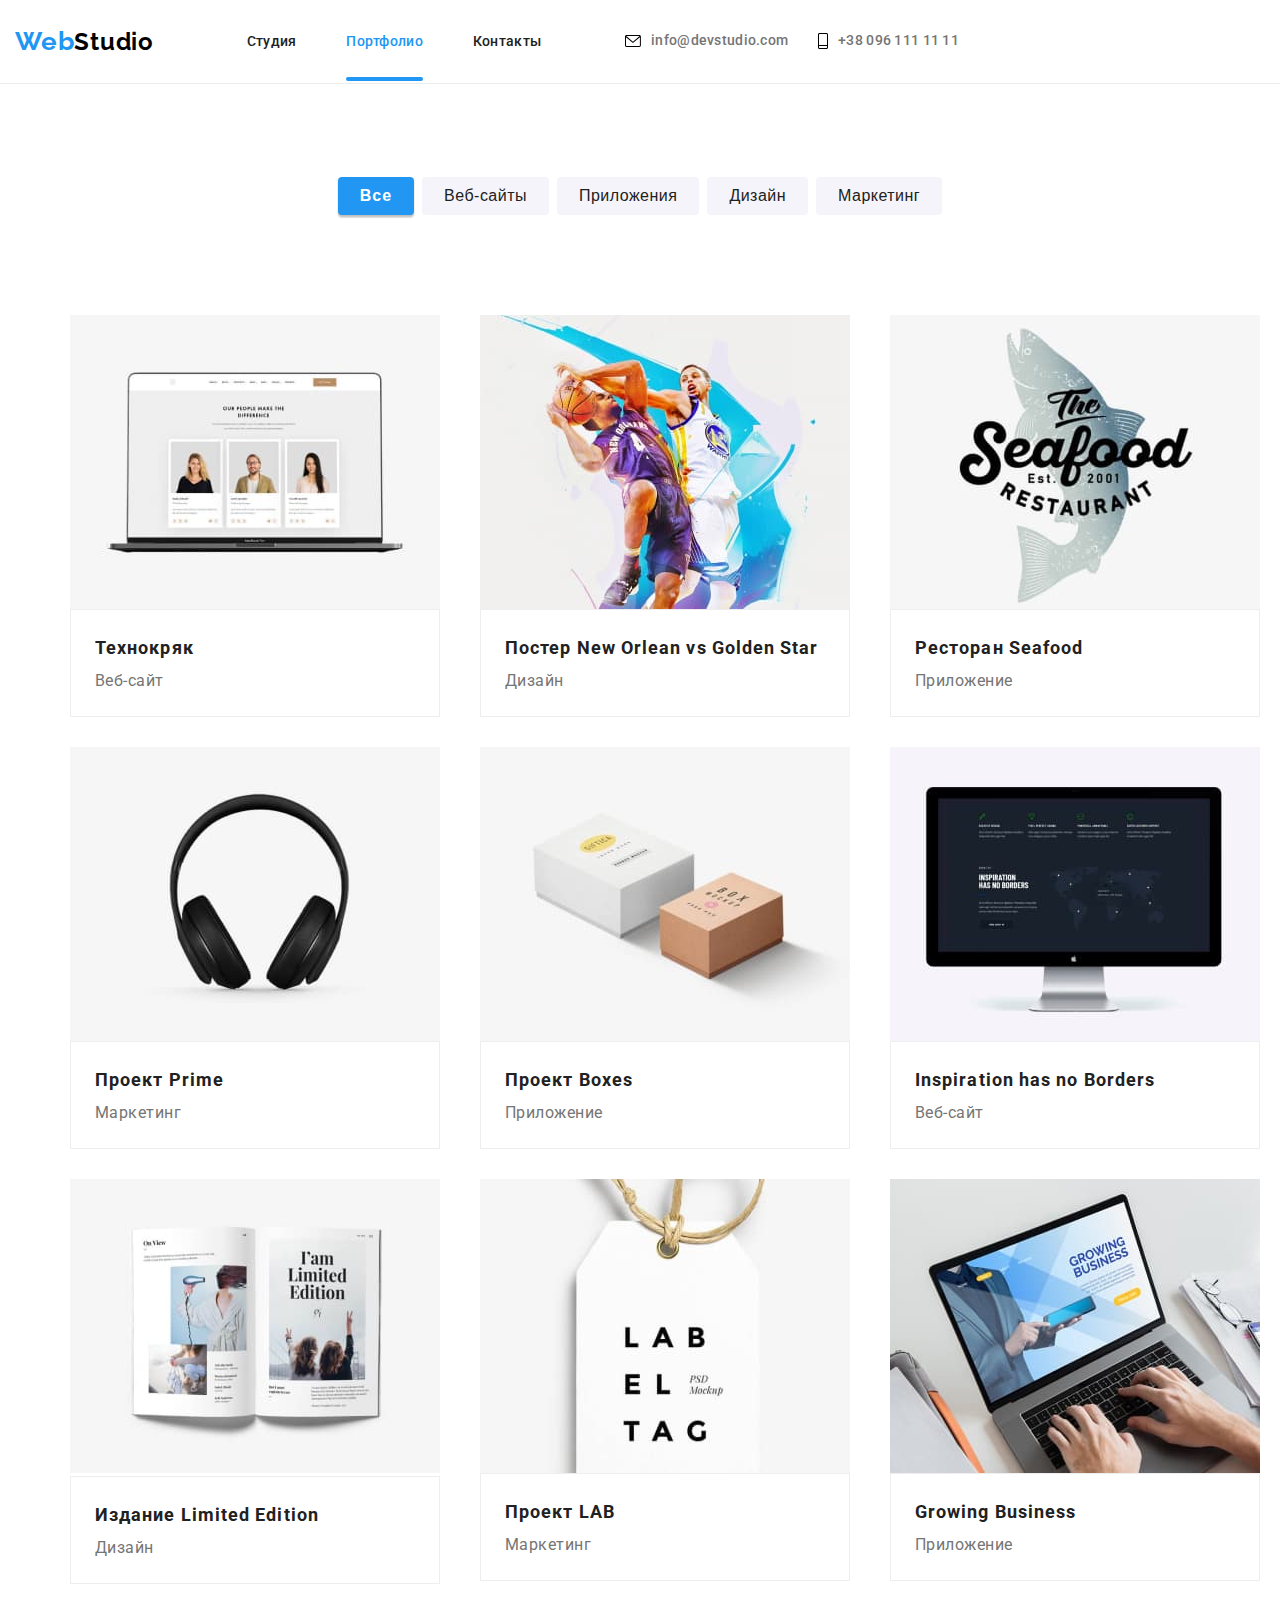
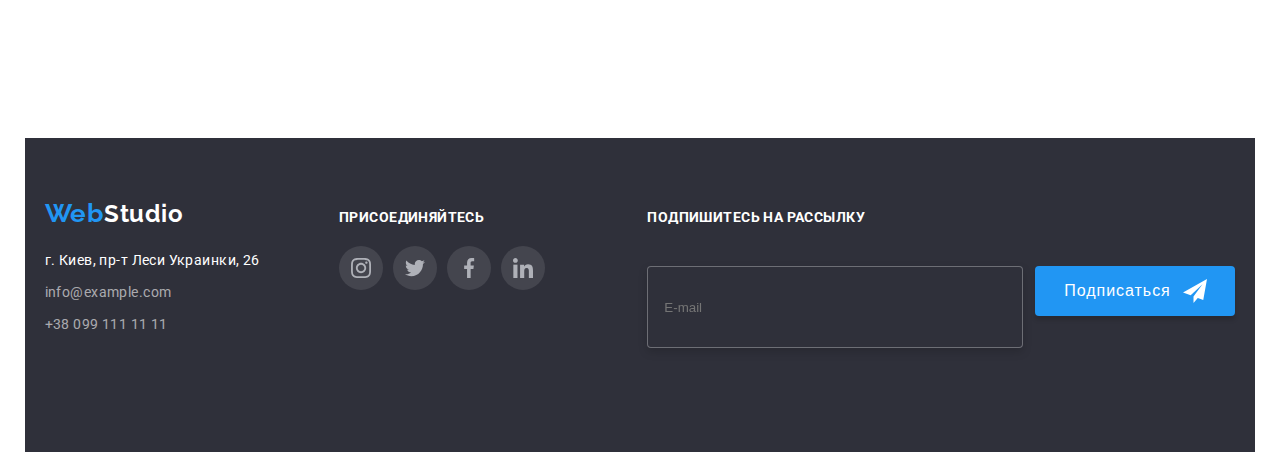
==== commit 2a03d15c: "На проверку 2.0" ====
--- a/portfolio.html
+++ b/portfolio.html
@@ -64,10 +64,10 @@
           </ul>
         </div>
       </div>
-      <div class="mob-menu is-hidden" mob-menu>
+      <div class="mob-menu is-hidden">
         <div class="conteiner">
           <div class="mob-menu-top">
-            <button type="button" class="menu-close-btn" menu-close-btn>
+            <button type="button" class="menu-close-btn">
               <svg class="header__menu-close" width="40" height="40">
                 <use href="./images/icons/symbol-defs.svg#icon-close_40px"></use>
               </svg>
@@ -116,10 +116,10 @@
           </div>
         </div>
       </div>
-      <div class="mob-menu is-hidden" mob-menu>
+      <div class="mob-menu is-hidden">
         <div class="conteiner">
           <div class="mob-menu-top">
-            <button type="button" class="menu-close-btn" menu-close-btn>
+            <button type="button" class="menu-close-btn">
               <svg class="header__menu-close" width="40" height="40">
                 <use href="./images/icons/symbol-defs.svg#icon-close_40px"></use>
               </svg>
--- a/css/main.css
+++ b/css/main.css
@@ -381,18 +381,9 @@
 }
 
 .mob__soc-item:not(:last-child) {
-  margin-right: 20px;
-}
-
-.mob__soc-item::after {
-  content: '';
-  position: relative;
-  width: 22px;
-  height: 0px;
-  left: 135px;
-  top: 726px;
-  border: 1px solid rgba(33, 33, 33, 0.2);
-  transform: rotate(90deg);
+  margin-right: 10px;
+  padding-right: 10px;
+  border-right: 1px solid rgba(33, 33, 33, 0.2);
 }
 
 .mob__soc-link {
@@ -1328,7 +1319,7 @@
 .portfolio__btn-main {
   font-weight: 700;
   font-size: 16px;
-  line-height: 1.88;
+  line-height: 1.62;
   display: flex;
   align-items: center;
   text-align: center;
@@ -1338,6 +1329,7 @@
   padding-right: 22px;
   padding-top: 6px;
   padding-bottom: 6px;
+  margin-bottom: 15px;
   box-shadow: 0px 3px 1px rgba(0, 0, 0, 0.1), 0px 1px 2px rgba(0, 0, 0, 0.08), 0px 2px 2px rgba(0, 0, 0, 0.12);
   border-radius: 4px;
   background-color: var(--logo-color-left);
@@ -1349,6 +1341,18 @@
   background-color: var(--btn-hover-color);
 }
 
+@media screen and (min-width: 768px) {
+  .portfolio__btn-main {
+    margin-bottom: 30px;
+  }
+}
+
+@media screen and (min-width: 1200px) {
+  .portfolio__btn-main {
+    margin-bottom: 50px;
+  }
+}
+
 .portfolio__selection-btn {
   margin-bottom: 50px;
 }
@@ -1356,7 +1360,9 @@
 .portfolio__list {
   display: flex;
   flex-wrap: wrap;
+  justify-content: center;
   margin-left: -30px;
+  margin-bottom: -30px;
   margin-top: 0;
 }
 
@@ -1372,9 +1378,25 @@
   margin-bottom: 30px;
 }
 
+@media screen and (min-width: 768px) {
+  .portfolio__item {
+    width: calc(100% / 2 - 30px);
+    margin-left: 30px;
+    margin-bottom: 30px;
+  }
+}
+
+@media screen and (min-width: 1200px) {
+  .portfolio__item {
+    width: calc(100% / 3 - 30px);
+    margin-left: 30px;
+    margin-bottom: 30px;
+  }
+}
+
 .portfolio__flex-element {
-  width: 370px;
-  flex-basis: calc((100% - 90px) / 3);
+  max-width: 100%;
+  flex-basis: calc(100% / 3);
   margin-left: 30px;
   transition: box-shadow var(--main-transition-time) var(--cubic);
 }
@@ -1398,8 +1420,21 @@
 
 .portfolio__btn {
   display: flex;
-  justify-content: center;
+  flex-wrap: wrap;
+  justify-content: flex-start;
   list-style-type: none;
+}
+
+@media screen and (max-width: 767px) {
+  .portfolio__btn {
+    margin-bottom: 40px;
+  }
+}
+
+@media screen and (min-width: 768px) {
+  .portfolio__btn {
+    justify-content: center;
+  }
 }
 
 .portfolio__btn-size:not(:last-child) {
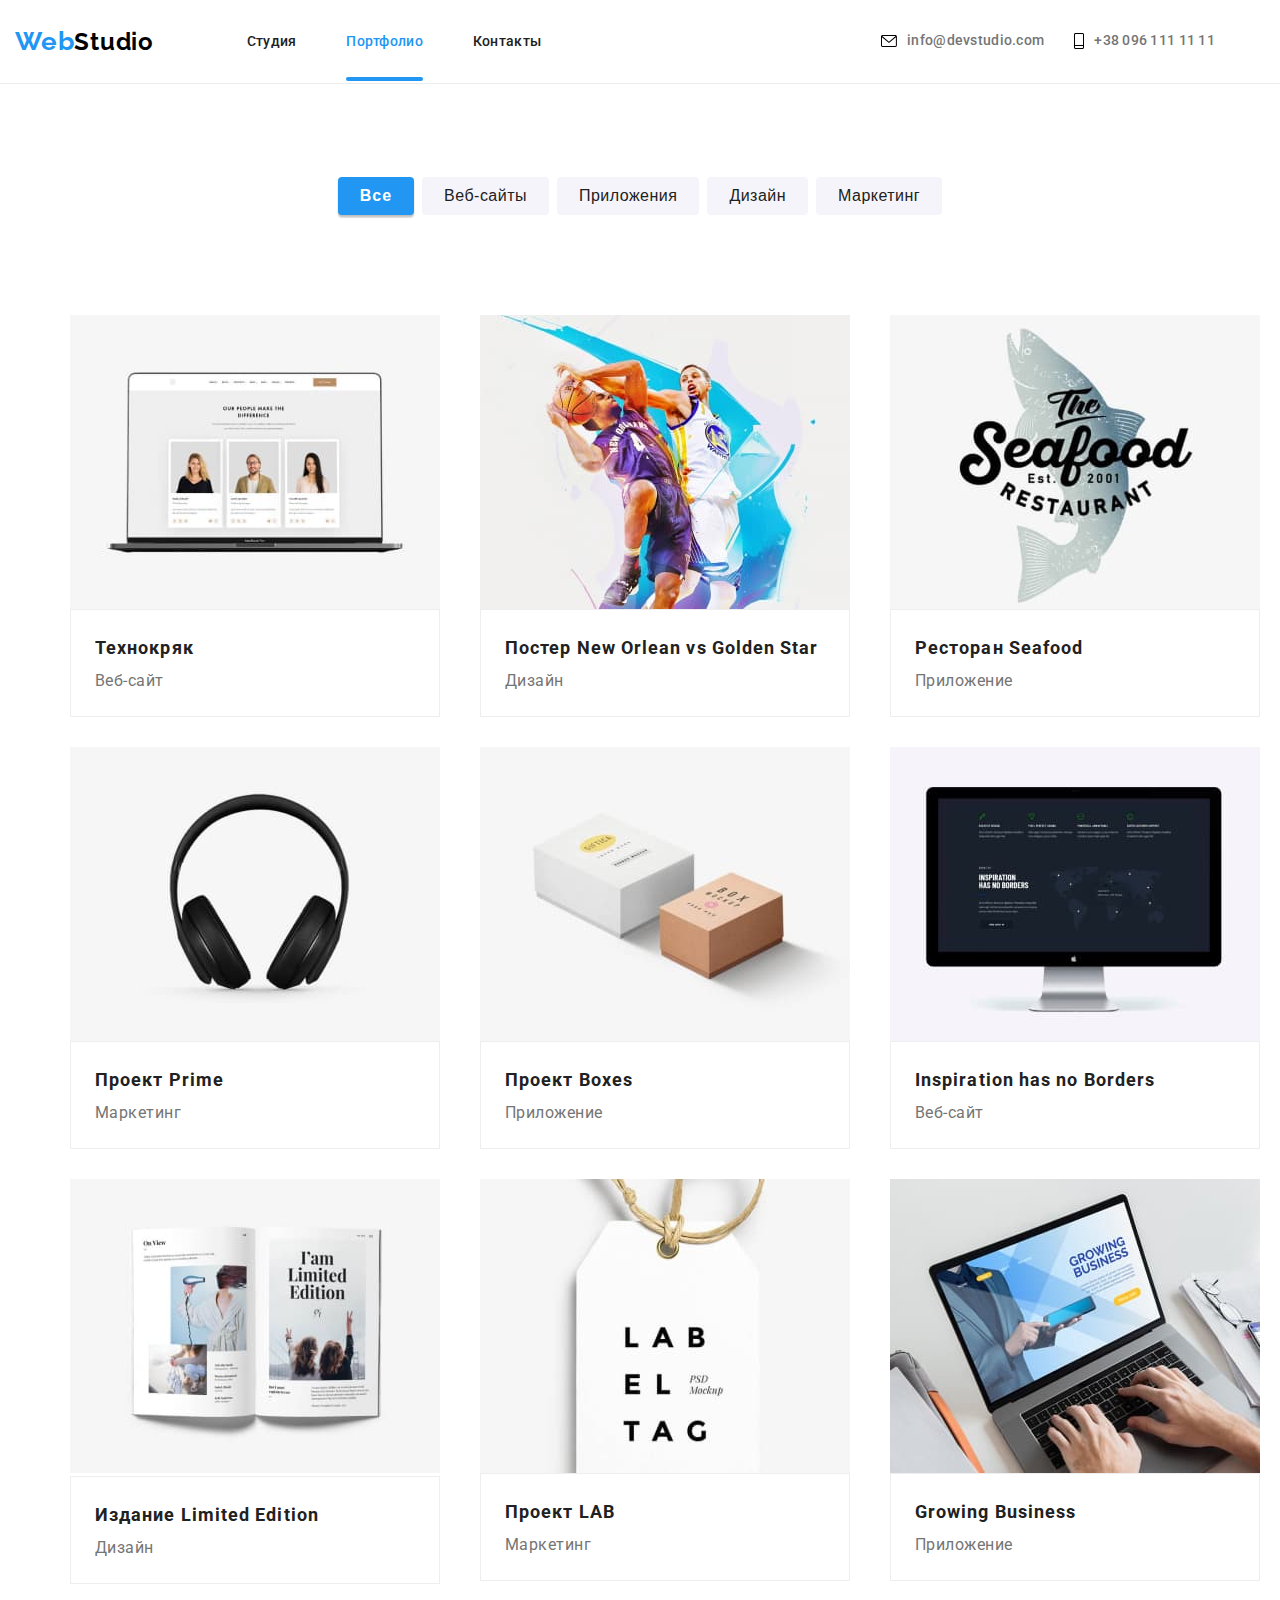
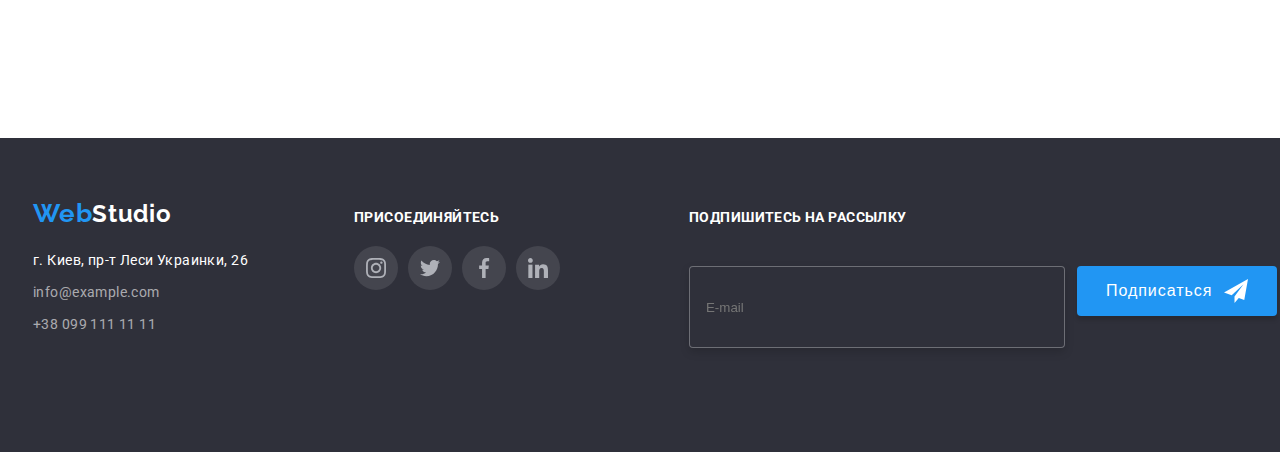
==== commit c085b5f4: "На проверку 2.2" ====
--- a/portfolio.html
+++ b/portfolio.html
@@ -25,7 +25,7 @@
     <header class="header">
       <div class="container">
         <a href="./index.html" class="header__logo">Web<span class="logo">Studio</span></a>
-        <button class="menu-open-btn" type="button" menu-open-btn>
+        <button class="menu-open-btn" type="button">
           <svg class="header__icon-mob" width="40" height="40">
             <use href="./images/icons/symbol-defs.svg#icon-menu_40px"></use>
           </svg>
@@ -198,14 +198,37 @@
               <li class="portfolio__item">
                 <div class="portfolio__flex-element">
                   <div class="portfolio__technokryak">
-                    <img
+                    <picture>
+                      <source
+                        srcset="./images/portfolio-1.jpg 1x, ./images/portfolio-1-2x.jpg 2x"
+                        media="(min-width:1200px)"
+                      />
+                      <source
+                        srcset="
+                          ./images/portfolio-1-tablet.jpg    1x,
+                          ./images/portfolio-1-tablet-2x.jpg 2x
+                        "
+                        media="(min-width:768px)"
+                      />
+                      <source
+                        srcset="./images/portfolio-1-mob.jpg 1x, ./images/portfolio-1-mob-2x.jpg 2x"
+                        media="(min-width:320px)"
+                      />
+                      <img
+                        class="portfolio__img-block"
+                        src="./images/portfolio-1.jpg"
+                        alt="игорь"
+                      />
+                    </picture>
+
+                    <!-- <img
                       class="portfolio__img-block"
                       src="./images/portfolio-1.jpg"
                       alt="технокряк"
                       width="370"
                       height="294"
                     />
-
+ -->
                     <div class="portfolio__overley">
                       <p class="portfolio__overley-text">
                         Ресурс предлагает комплексные предложения с разным уровнем функционала и
--- a/css/main.css
+++ b/css/main.css
@@ -129,9 +129,14 @@
   }
 }
 
+@media screen and (min-width: 1200px) {
+  .header-connect {
+    margin-left: auto;
+  }
+}
+
 @media screen and (min-width: 768px) {
   .list {
-    margin-left: auto;
     display: flex;
     flex-direction: column;
     align-items: start;
@@ -1066,7 +1071,7 @@
 }
 
 .footer {
-  max-width: 100%;
+  max-width: 1600px;
   height: 252px;
   margin-left: auto;
   margin-right: auto;
@@ -1075,7 +1080,7 @@
 }
 
 .footer .container {
-  width: 100%;
+  max-width: 1600px;
   background-color: var(--hero-color);
   padding: 60px 15px;
 }
